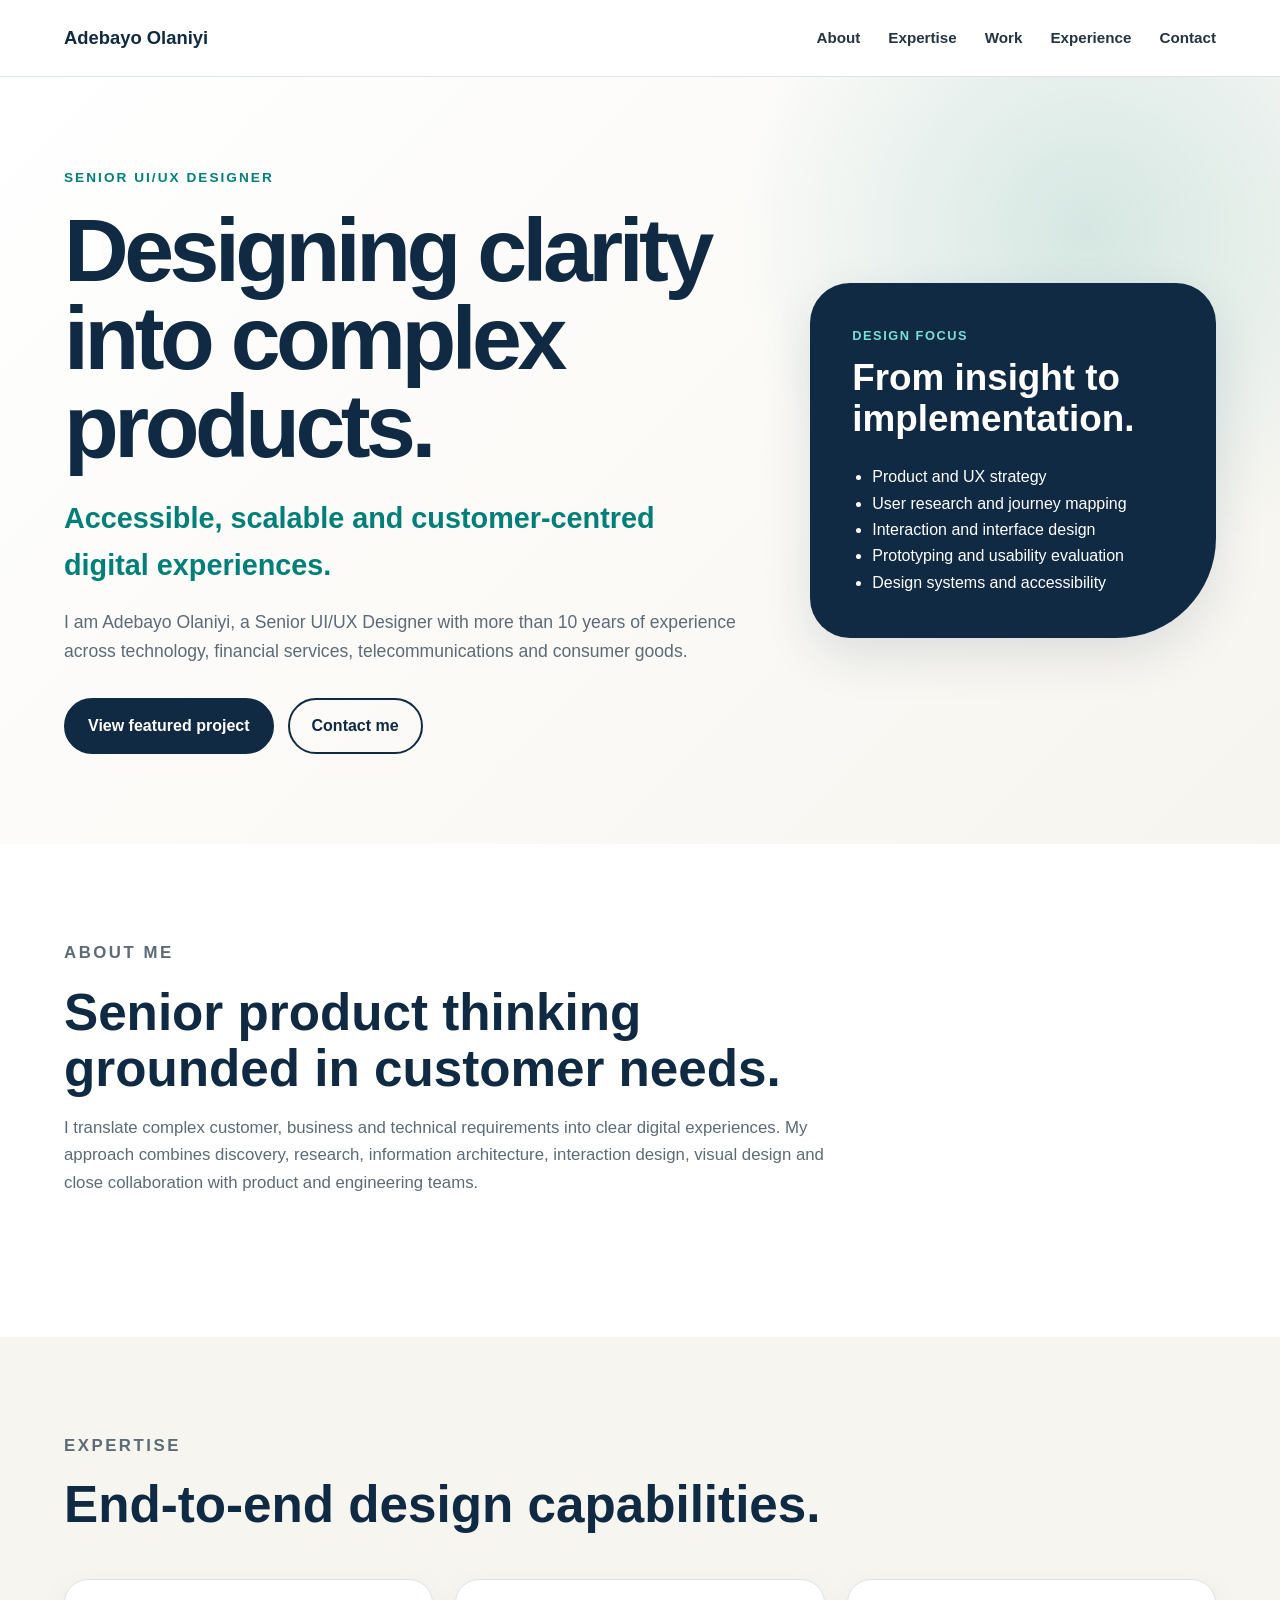
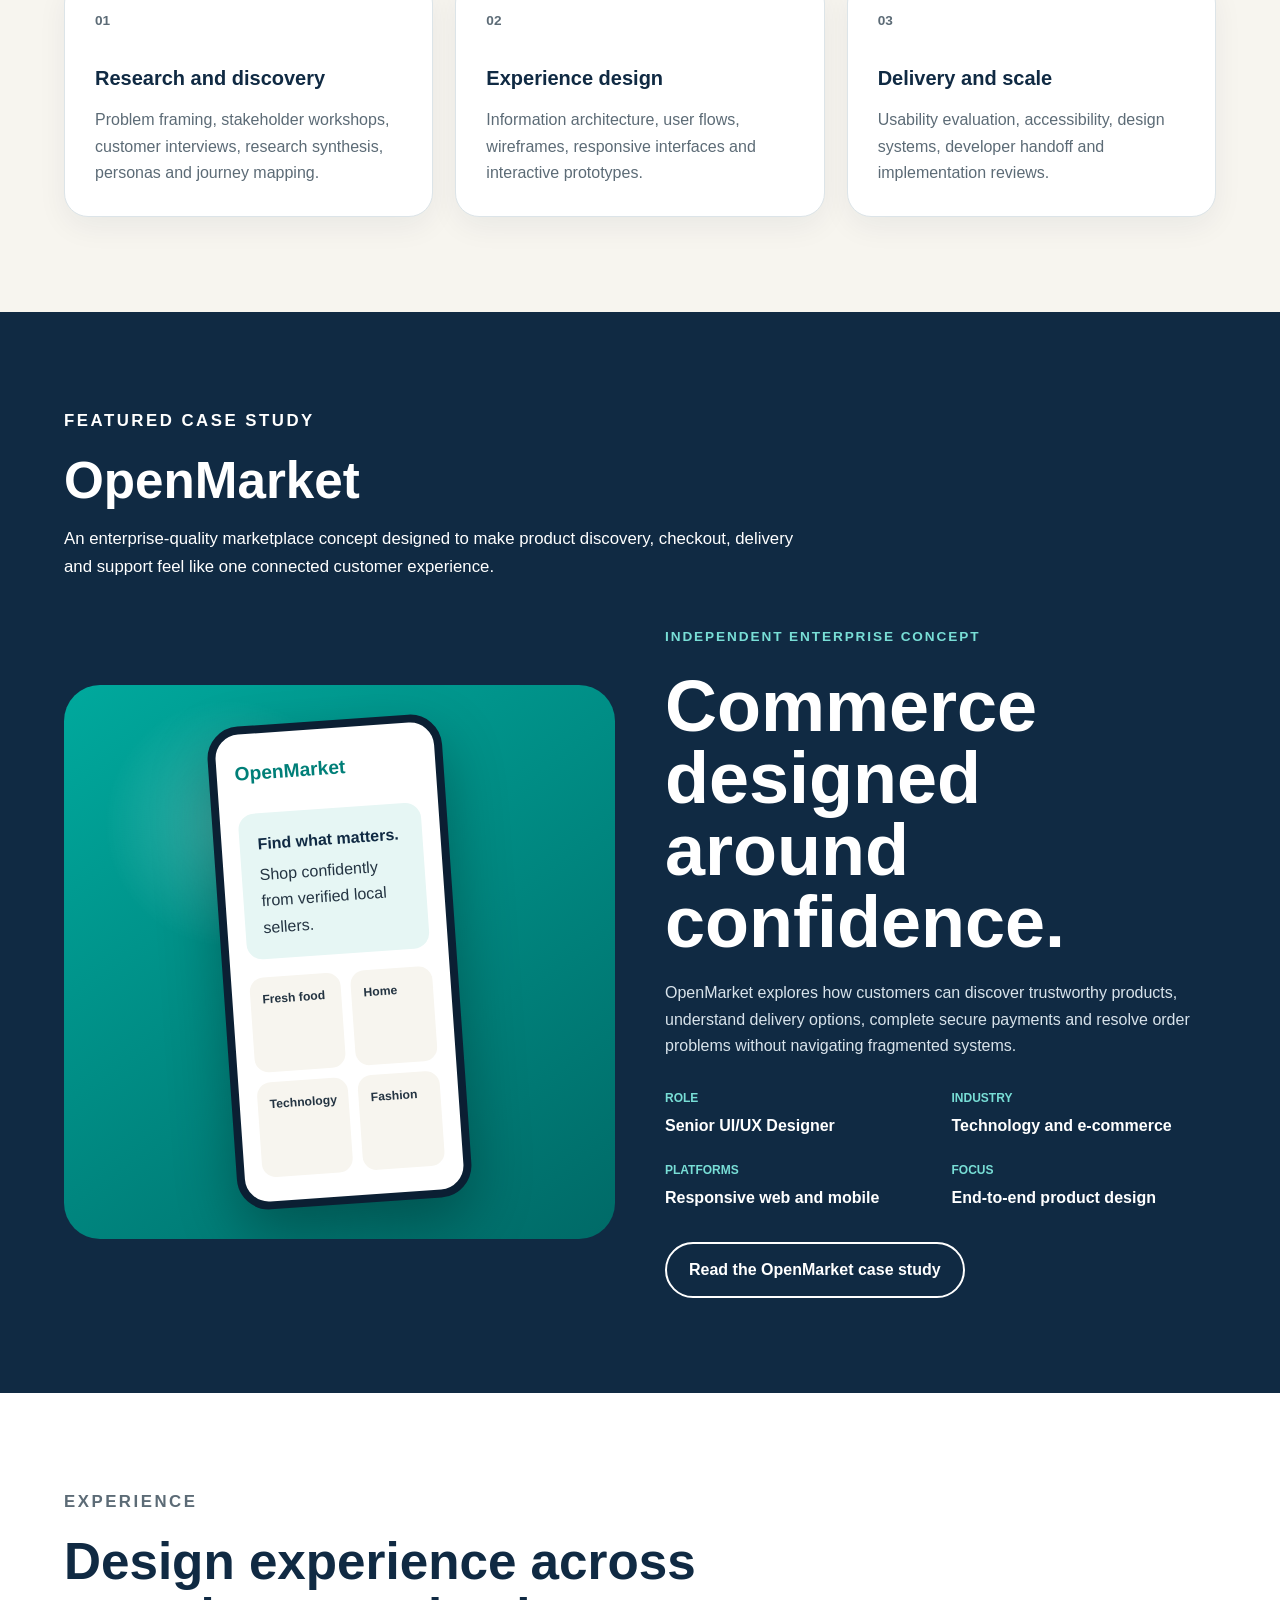
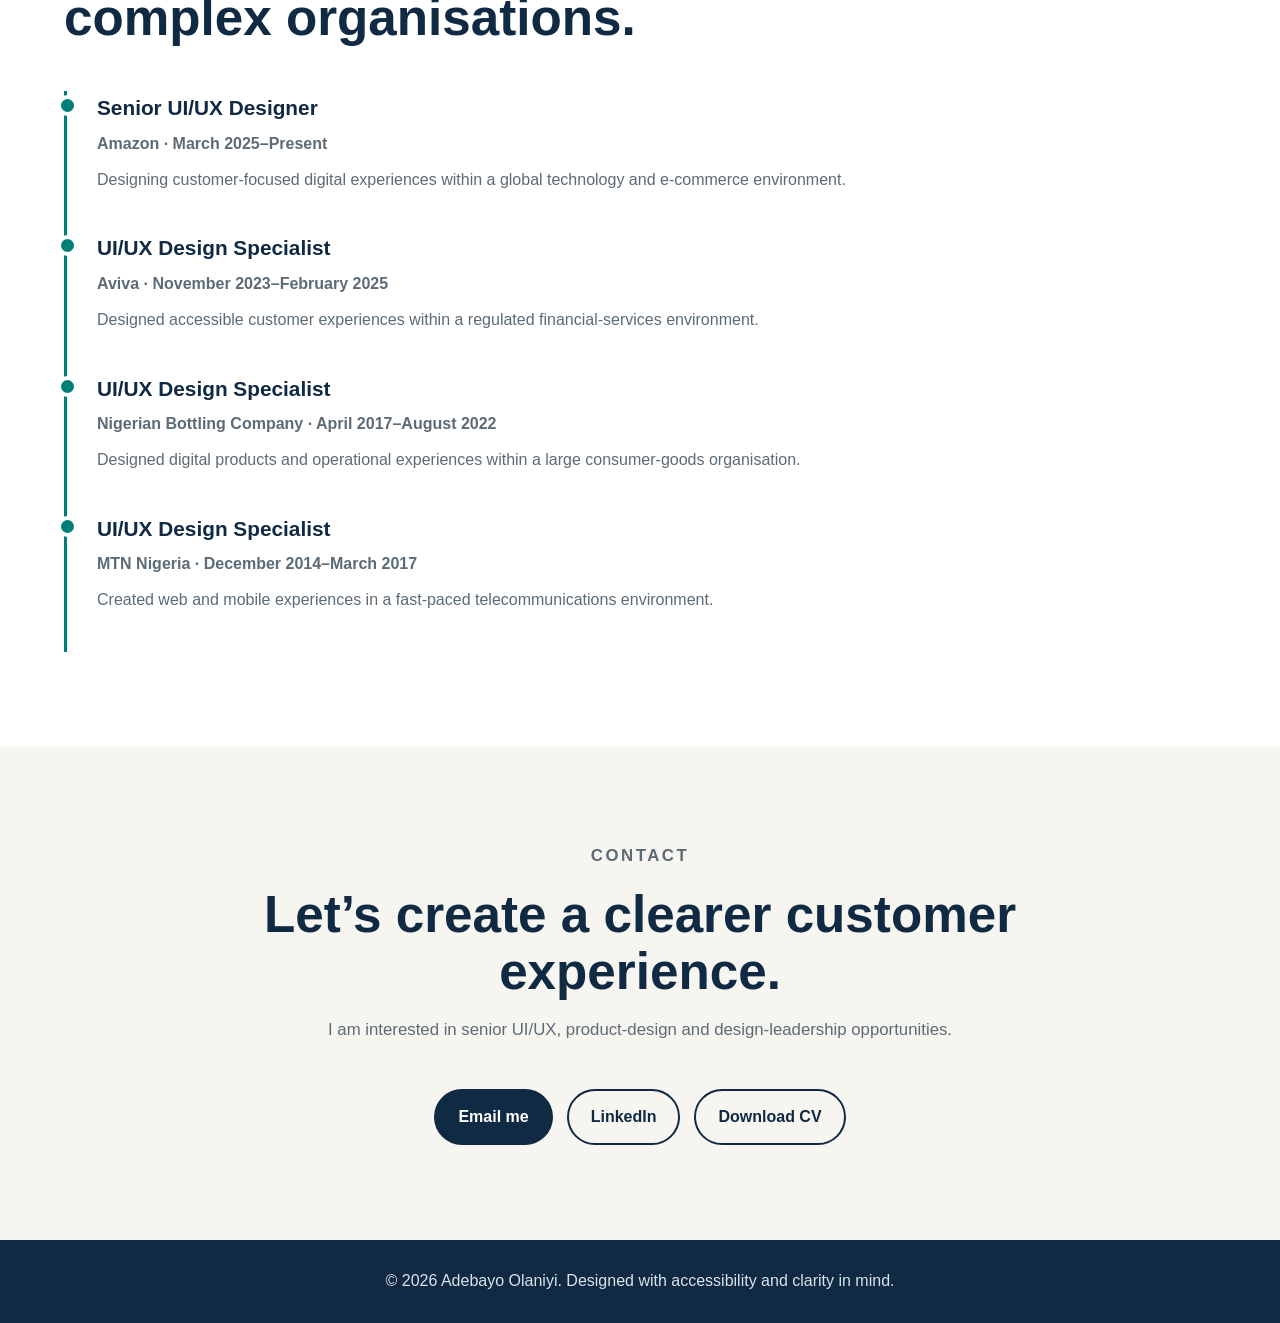
==== index.html @ 837519cd "Create index.html" ====
<!DOCTYPE html>
<html lang="en">
<head>
  <meta charset="UTF-8">
  <meta name="viewport" content="width=device-width, initial-scale=1.0">

  <meta
    name="description"
    content="Portfolio of Adebayo Olaniyi, a Senior UI/UX Designer specialising in accessible and customer-centred digital products."
  >

  <title>Adebayo Olaniyi | Senior UI/UX Designer</title>

  <style>
    :root {
      --navy: #102a43;
      --teal: #007f78;
      --orange: #f28c28;
      --cream: #f7f5ef;
      --white: #ffffff;
      --text: #243442;
      --muted: #5c6b76;
      --border: #dce4e8;
      --shadow: 0 18px 50px rgba(16, 42, 67, 0.12);
      --radius: 24px;
      --max-width: 1180px;
    }

    * {
      box-sizing: border-box;
      margin: 0;
      padding: 0;
    }

    html {
      scroll-behavior: smooth;
    }

    body {
      background: var(--white);
      color: var(--text);
      font-family: Arial, Helvetica, sans-serif;
      line-height: 1.65;
    }

    a {
      color: inherit;
    }

    .skip-link {
      position: absolute;
      left: -9999px;
      top: 10px;
      background: var(--navy);
      color: var(--white);
      padding: 12px 18px;
      z-index: 1000;
    }

    .skip-link:focus {
      left: 10px;
    }

    .container {
      width: min(90%, var(--max-width));
      margin: 0 auto;
    }

    header {
      position: sticky;
      top: 0;
      z-index: 100;
      background: rgba(255, 255, 255, 0.96);
      border-bottom: 1px solid var(--border);
      backdrop-filter: blur(12px);
    }

    nav {
      min-height: 76px;
      display: flex;
      align-items: center;
      justify-content: space-between;
      gap: 30px;
    }

    .logo {
      color: var(--navy);
      font-size: 1.15rem;
      font-weight: 800;
      text-decoration: none;
    }

    .nav-links {
      display: flex;
      align-items: center;
      gap: 28px;
      list-style: none;
    }

    .nav-links a {
      color: var(--text);
      font-size: 0.95rem;
      font-weight: 700;
      text-decoration: none;
    }

    .nav-links a:hover,
    .nav-links a:focus {
      color: var(--teal);
    }

    .hero {
      min-height: 78vh;
      display: flex;
      align-items: center;
      background:
        radial-gradient(circle at 85% 20%, rgba(0, 127, 120, 0.15), transparent 28%),
        linear-gradient(135deg, #ffffff 0%, var(--cream) 100%);
      padding: 90px 0;
    }

    .hero-grid {
      display: grid;
      grid-template-columns: 1.25fr 0.75fr;
      align-items: center;
      gap: 70px;
    }

    .eyebrow {
      color: var(--teal);
      font-size: 0.85rem;
      font-weight: 800;
      letter-spacing: 0.15em;
      text-transform: uppercase;
      margin-bottom: 18px;
    }

    h1 {
      color: var(--navy);
      font-size: clamp(2.8rem, 7vw, 5.7rem);
      line-height: 0.98;
      letter-spacing: -0.05em;
      max-width: 850px;
    }

    .hero h2 {
      color: var(--teal);
      font-size: clamp(1.2rem, 3vw, 1.8rem);
      margin: 24px 0 18px;
    }

    .hero-copy {
      color: var(--muted);
      font-size: 1.1rem;
      max-width: 680px;
    }

    .actions {
      display: flex;
      flex-wrap: wrap;
      gap: 14px;
      margin-top: 32px;
    }

    .button {
      display: inline-block;
      border: 2px solid var(--navy);
      border-radius: 999px;
      padding: 13px 22px;
      font-weight: 800;
      text-decoration: none;
      transition: 0.2s ease;
    }

    .button-primary {
      background: var(--navy);
      color: var(--white);
    }

    .button-secondary {
      background: transparent;
      color: var(--navy);
    }

    .button:hover,
    .button:focus {
      background: var(--teal);
      border-color: var(--teal);
      color: var(--white);
      transform: translateY(-2px);
    }

    .hero-card {
      background: var(--navy);
      color: var(--white);
      border-radius: 40px 40px 100px 40px;
      padding: 42px;
      box-shadow: var(--shadow);
    }

    .hero-card span {
      color: #78ded6;
      display: block;
      font-size: 0.8rem;
      font-weight: 800;
      letter-spacing: 0.12em;
      text-transform: uppercase;
      margin-bottom: 12px;
    }

    .hero-card strong {
      display: block;
      font-size: 2.3rem;
      line-height: 1.1;
      margin-bottom: 25px;
    }

    .hero-card ul {
      padding-left: 20px;
    }

    section {
      padding: 95px 0;
    }

    .section-heading {
      max-width: 760px;
      margin-bottom: 45px;
    }

    .section-heading h2 {
      color: var(--navy);
      font-size: clamp(2rem, 5vw, 3.2rem);
      line-height: 1.1;
      margin-bottom: 16px;
    }

    .section-heading p {
      color: var(--muted);
      font-size: 1.05rem;
    }

    .expertise {
      background: var(--cream);
    }

    .card-grid {
      display: grid;
      grid-template-columns: repeat(3, 1fr);
      gap: 22px;
    }

    .card {
      background: var(--white);
      border: 1px solid var(--border);
      border-radius: var(--radius);
      padding: 30px;
      box-shadow: 0 10px 30px rgba(16, 42, 67, 0.06);
    }

    .card-number {
      color: var(--orange);
      font-size: 0.85rem;
      font-weight: 800;
      margin-bottom: 30px;
    }

    .card h3 {
      color: var(--navy);
      font-size: 1.25rem;
      margin-bottom: 12px;
    }

    .card p {
      color: var(--muted);
    }

    .project {
      background: var(--navy);
      color: var(--white);
    }

    .project .section-heading h2,
    .project .section-heading p {
      color: var(--white);
    }

    .project-shell {
      display: grid;
      grid-template-columns: 1fr 1fr;
      gap: 50px;
      align-items: center;
    }

    .project-visual {
      min-height: 480px;
      display: grid;
      place-items: center;
      position: relative;
      overflow: hidden;
      background:
        radial-gradient(circle at 30% 25%, rgba(255,255,255,.22), transparent 22%),
        linear-gradient(145deg, #00a99d, #006a67);
      border-radius: 36px;
      padding: 35px;
    }

    .phone {
      width: 235px;
      min-height: 420px;
      background: var(--white);
      color: var(--text);
      border: 8px solid #0b1f33;
      border-radius: 32px;
      padding: 24px 18px;
      box-shadow: 0 24px 60px rgba(0, 0, 0, 0.3);
      transform: rotate(-4deg);
    }

    .phone-brand {
      color: var(--teal);
      font-size: 1.2rem;
      font-weight: 900;
      margin-bottom: 24px;
    }

    .phone-banner {
      background: #e6f6f4;
      border-radius: 16px;
      padding: 18px;
      margin-bottom: 18px;
    }

    .phone-banner strong {
      color: var(--navy);
      display: block;
      margin-bottom: 5px;
    }

    .phone-products {
      display: grid;
      grid-template-columns: 1fr 1fr;
      gap: 10px;
    }

    .product {
      min-height: 95px;
      background: var(--cream);
      border-radius: 14px;
      padding: 12px;
      font-size: 0.76rem;
      font-weight: 700;
    }

    .project-content .label {
      color: #78ded6;
      font-size: 0.85rem;
      font-weight: 800;
      letter-spacing: 0.14em;
      text-transform: uppercase;
    }

    .project-content h3 {
      font-size: clamp(2.5rem, 6vw, 4.5rem);
      line-height: 1;
      margin: 14px 0 22px;
    }

    .project-content p {
      color: #d8e3eb;
      margin-bottom: 22px;
    }

    .project-details {
      display: grid;
      grid-template-columns: 1fr 1fr;
      gap: 22px;
      margin: 30px 0;
    }

    .project-details span {
      color: #78ded6;
      display: block;
      font-size: 0.75rem;
      font-weight: 800;
      text-transform: uppercase;
    }

    .project-details strong {
      display: block;
      margin-top: 4px;
    }

    .project .button {
      border-color: var(--white);
      color: var(--white);
    }

    .timeline {
      max-width: 880px;
    }

    .job {
      border-left: 3px solid var(--teal);
      padding: 0 0 38px 30px;
      position: relative;
    }

    .job::before {
      content: "";
      width: 13px;
      height: 13px;
      background: var(--teal);
      border: 4px solid var(--white);
      border-radius: 50%;
      position: absolute;
      left: -10px;
      top: 4px;
    }

    .job h3 {
      color: var(--navy);
      font-size: 1.3rem;
    }

    .job-meta {
      color: var(--teal);
      font-weight: 800;
      margin: 5px 0 10px;
    }

    .job p {
      color: var(--muted);
    }

    .contact {
      background: var(--cream);
      text-align: center;
    }

    .contact .section-heading {
      margin-left: auto;
      margin-right: auto;
    }

    footer {
      background: var(--navy);
      color: #d8e3eb;
      padding: 28px 0;
      text-align: center;
    }

    :focus-visible {
      outline: 3px solid var(--orange);
      outline-offset: 4px;
    }

    @media (max-width: 820px) {
      .nav-links {
        display: none;
      }

      .hero-grid,
      .project-shell,
      .card-grid {
        grid-template-columns: 1fr;
      }

      .hero {
        min-height: auto;
        padding: 70px 0;
      }

      .hero-card {
        border-radius: 30px;
      }

      .project-visual {
        min-height: 400px;
      }

      section {
        padding: 70px 0;
      }
    }

    @media (max-width: 520px) {
      h1 {
        font-size: 3rem;
      }

      .project-details {
        grid-template-columns: 1fr;
      }

      .button {
        width: 100%;
        text-align: center;
      }
    }
  </style>
</head>

<body>
  <a class="skip-link" href="#main-content">Skip to main content</a>

  <header>
    <nav class="container" aria-label="Main navigation">
      <a class="logo" href="#home">Adebayo Olaniyi</a>

      <ul class="nav-links">
        <li><a href="#about">About</a></li>
        <li><a href="#expertise">Expertise</a></li>
        <li><a href="#work">Work</a></li>
        <li><a href="#experience">Experience</a></li>
        <li><a href="#contact">Contact</a></li>
      </ul>
    </nav>
  </header>

  <main id="main-content">
    <section class="hero" id="home">
      <div class="container hero-grid">
        <div>
          <p class="eyebrow">Senior UI/UX Designer</p>

          <h1>Designing clarity into complex products.</h1>

          <h2>Accessible, scalable and customer-centred digital experiences.</h2>

          <p class="hero-copy">
            I am Adebayo Olaniyi, a Senior UI/UX Designer with more than
            10 years of experience across technology, financial services,
            telecommunications and consumer goods.
          </p>

          <div class="actions">
            <a class="button button-primary" href="#work">
              View featured project
            </a>

            <a class="button button-secondary" href="#contact">
              Contact me
            </a>
          </div>
        </div>

        <aside class="hero-card" aria-label="Design specialisms">
          <span>Design focus</span>
          <strong>From insight to implementation.</strong>

          <ul>
            <li>Product and UX strategy</li>
            <li>User research and journey mapping</li>
            <li>Interaction and interface design</li>
            <li>Prototyping and usability evaluation</li>
            <li>Design systems and accessibility</li>
          </ul>
        </aside>
      </div>
    </section>

    <section id="about">
      <div class="container">
        <div class="section-heading">
          <p class="eyebrow">About me</p>
          <h2>Senior product thinking grounded in customer needs.</h2>

          <p>
            I translate complex customer, business and technical requirements
            into clear digital experiences. My approach combines discovery,
            research, information architecture, interaction design, visual
            design and close collaboration with product and engineering teams.
          </p>
        </div>
      </div>
    </section>

    <section class="expertise" id="expertise">
      <div class="container">
        <div class="section-heading">
          <p class="eyebrow">Expertise</p>
          <h2>End-to-end design capabilities.</h2>
        </div>

        <div class="card-grid">
          <article class="card">
            <p class="card-number">01</p>
            <h3>Research and discovery</h3>
            <p>
              Problem framing, stakeholder workshops, customer interviews,
              research synthesis, personas and journey mapping.
            </p>
          </article>

          <article class="card">
            <p class="card-number">02</p>
            <h3>Experience design</h3>
            <p>
              Information architecture, user flows, wireframes, responsive
              interfaces and interactive prototypes.
            </p>
          </article>

          <article class="card">
            <p class="card-number">03</p>
            <h3>Delivery and scale</h3>
            <p>
              Usability evaluation, accessibility, design systems, developer
              handoff and implementation reviews.
            </p>
          </article>
        </div>
      </div>
    </section>

    <section class="project" id="work">
      <div class="container">
        <div class="section-heading">
          <p class="eyebrow">Featured case study</p>
          <h2>OpenMarket</h2>
          <p>
            An enterprise-quality marketplace concept designed to make product
            discovery, checkout, delivery and support feel like one connected
            customer experience.
          </p>
        </div>

        <div class="project-shell">
          <div class="project-visual" aria-label="OpenMarket interface preview">
            <div class="phone">
              <div class="phone-brand">OpenMarket</div>

              <div class="phone-banner">
                <strong>Find what matters.</strong>
                Shop confidently from verified local sellers.
              </div>

              <div class="phone-products">
                <div class="product">Fresh food</div>
                <div class="product">Home</div>
                <div class="product">Technology</div>
                <div class="product">Fashion</div>
              </div>
            </div>
          </div>

          <div class="project-content">
            <p class="label">Independent enterprise concept</p>
            <h3>Commerce designed around confidence.</h3>

            <p>
              OpenMarket explores how customers can discover trustworthy
              products, understand delivery options, complete secure payments
              and resolve order problems without navigating fragmented systems.
            </p>

            <div class="project-details">
              <div>
                <span>Role</span>
                <strong>Senior UI/UX Designer</strong>
              </div>

              <div>
                <span>Industry</span>
                <strong>Technology and e-commerce</strong>
              </div>

              <div>
                <span>Platforms</span>
                <strong>Responsive web and mobile</strong>
              </div>

              <div>
                <span>Focus</span>
                <strong>End-to-end product design</strong>
              </div>
            </div>

            <a class="button" href="openmarket.html">
              Read the OpenMarket case study
            </a>
          </div>
        </div>
      </div>
    </section>

    <section id="experience">
      <div class="container">
        <div class="section-heading">
          <p class="eyebrow">Experience</p>
          <h2>Design experience across complex organisations.</h2>
        </div>

        <div class="timeline">
          <article class="job">
            <h3>Senior UI/UX Designer</h3>
            <p class="job-meta">Amazon · March 2025–Present</p>
            <p>
              Designing customer-focused digital experiences within a global
              technology and e-commerce environment.
            </p>
          </article>

          <article class="job">
            <h3>UI/UX Design Specialist</h3>
            <p class="job-meta">Aviva · November 2023–February 2025</p>
            <p>
              Designed accessible customer experiences within a regulated
              financial-services environment.
            </p>
          </article>

          <article class="job">
            <h3>UI/UX Design Specialist</h3>
            <p class="job-meta">
              Nigerian Bottling Company · April 2017–August 2022
            </p>
            <p>
              Designed digital products and operational experiences within a
              large consumer-goods organisation.
            </p>
          </article>

          <article class="job">
            <h3>UI/UX Design Specialist</h3>
            <p class="job-meta">MTN Nigeria · December 2014–March 2017</p>
            <p>
              Created web and mobile experiences in a fast-paced
              telecommunications environment.
            </p>
          </article>
        </div>
      </div>
    </section>

    <section class="contact" id="contact">
      <div class="container">
        <div class="section-heading">
          <p class="eyebrow">Contact</p>
          <h2>Let’s create a clearer customer experience.</h2>

          <p>
            I am interested in senior UI/UX, product-design and design-leadership
            opportunities.
          </p>
        </div>

        <div class="actions" style="justify-content: center;">
          <a class="button button-primary" href="mailto:your-email@example.com">
            Email me
          </a>

          <a
            class="button button-secondary"
            href="https://www.linkedin.com/in/your-linkedin-name/"
            target="_blank"
            rel="noopener"
          >
            LinkedIn
          </a>

          <a
            class="button button-secondary"
            href="assets/documents/adebayo-olaniyi-cv.pdf"
            target="_blank"
          >
            Download CV
          </a>
        </div>
      </div>
    </section>
  </main>

  <footer>
    <div class="container">
      <p>
        © 2026 Adebayo Olaniyi. Designed with accessibility and clarity in mind.
      </p>
    </div>
  </footer>
</body>
</html>
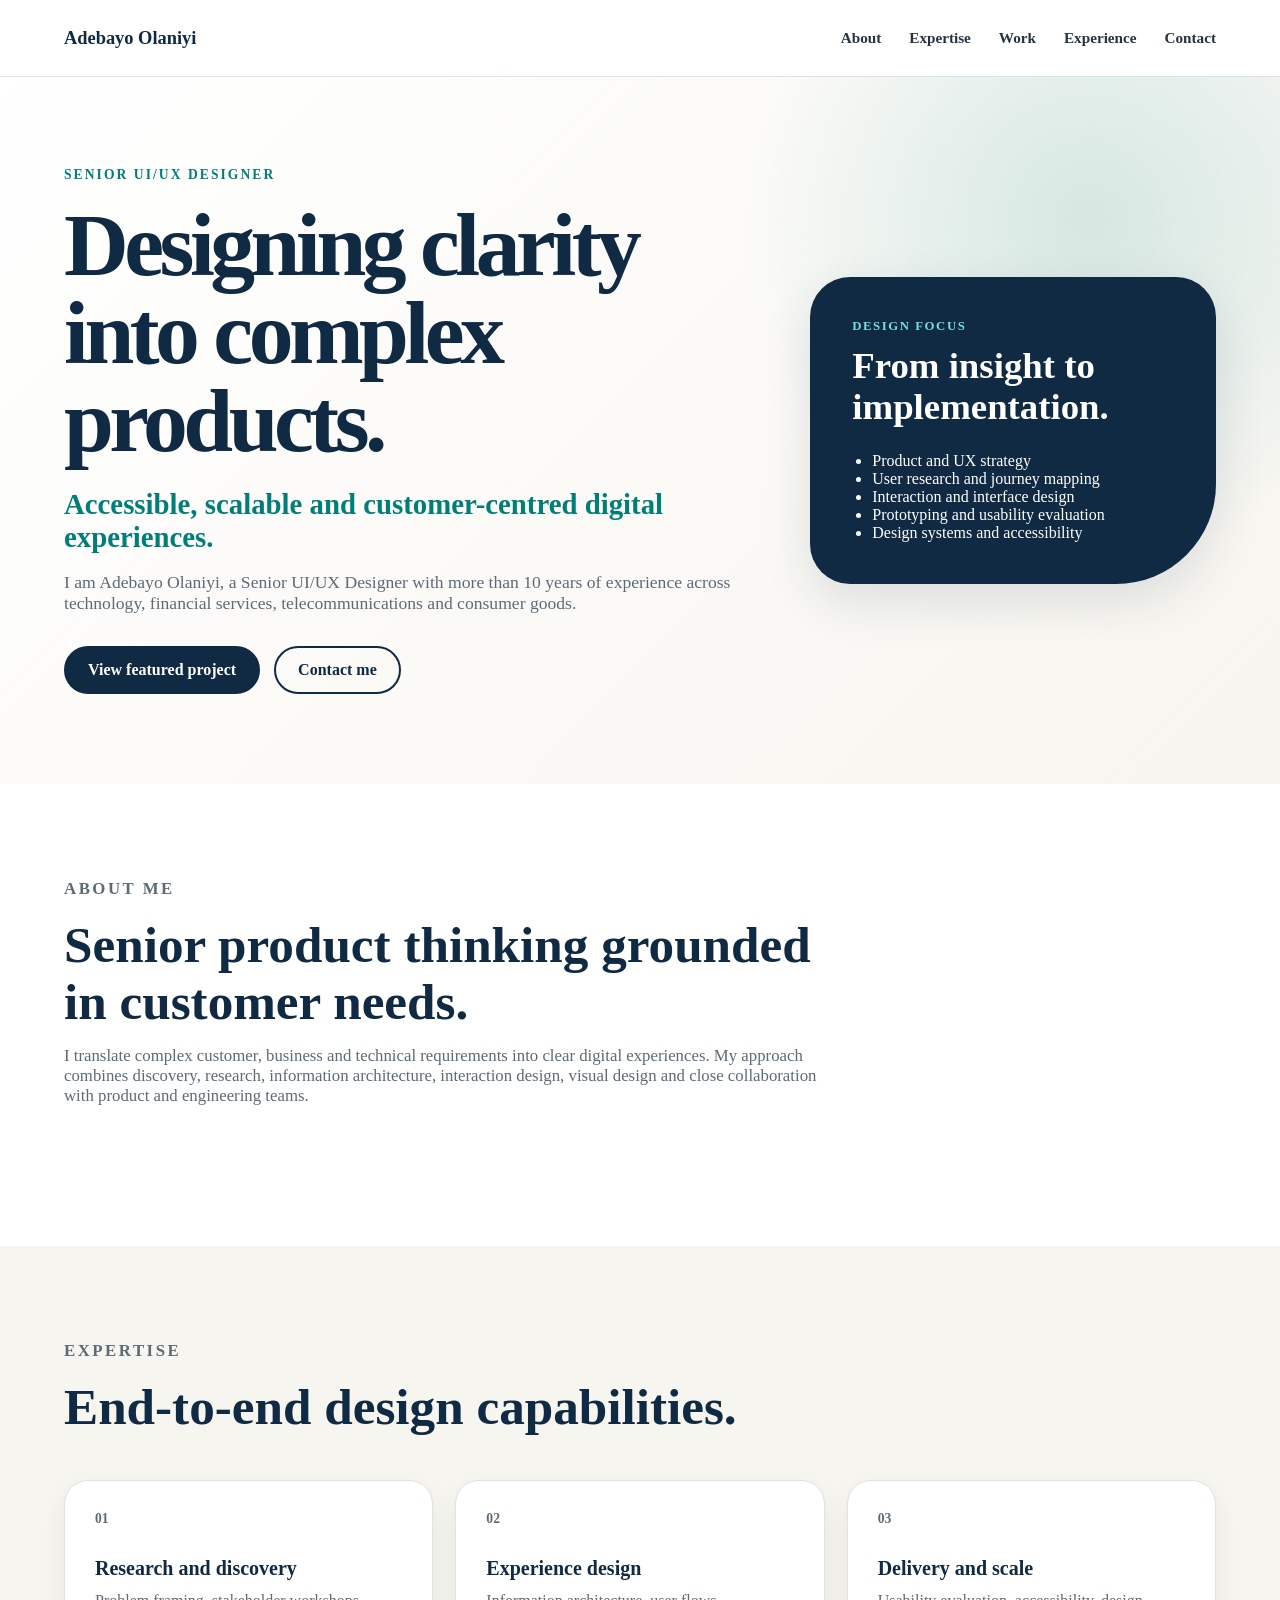
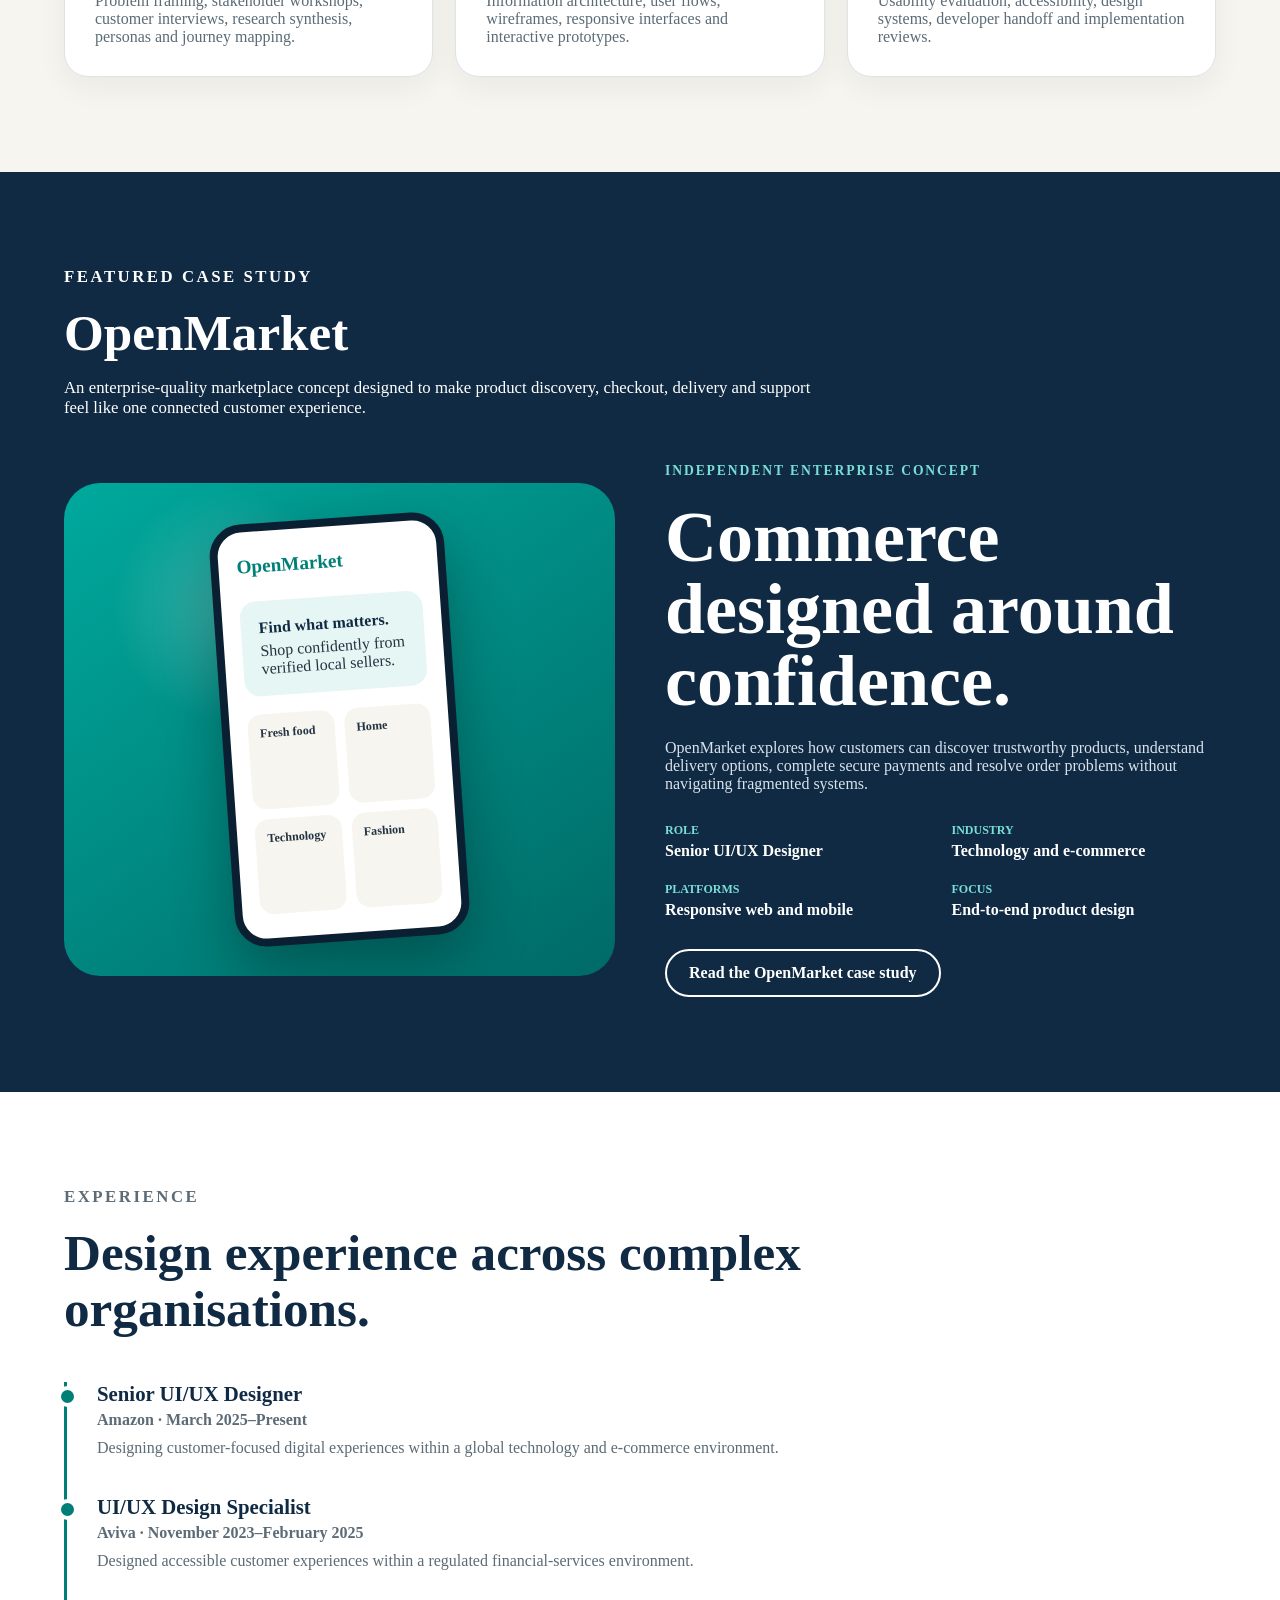
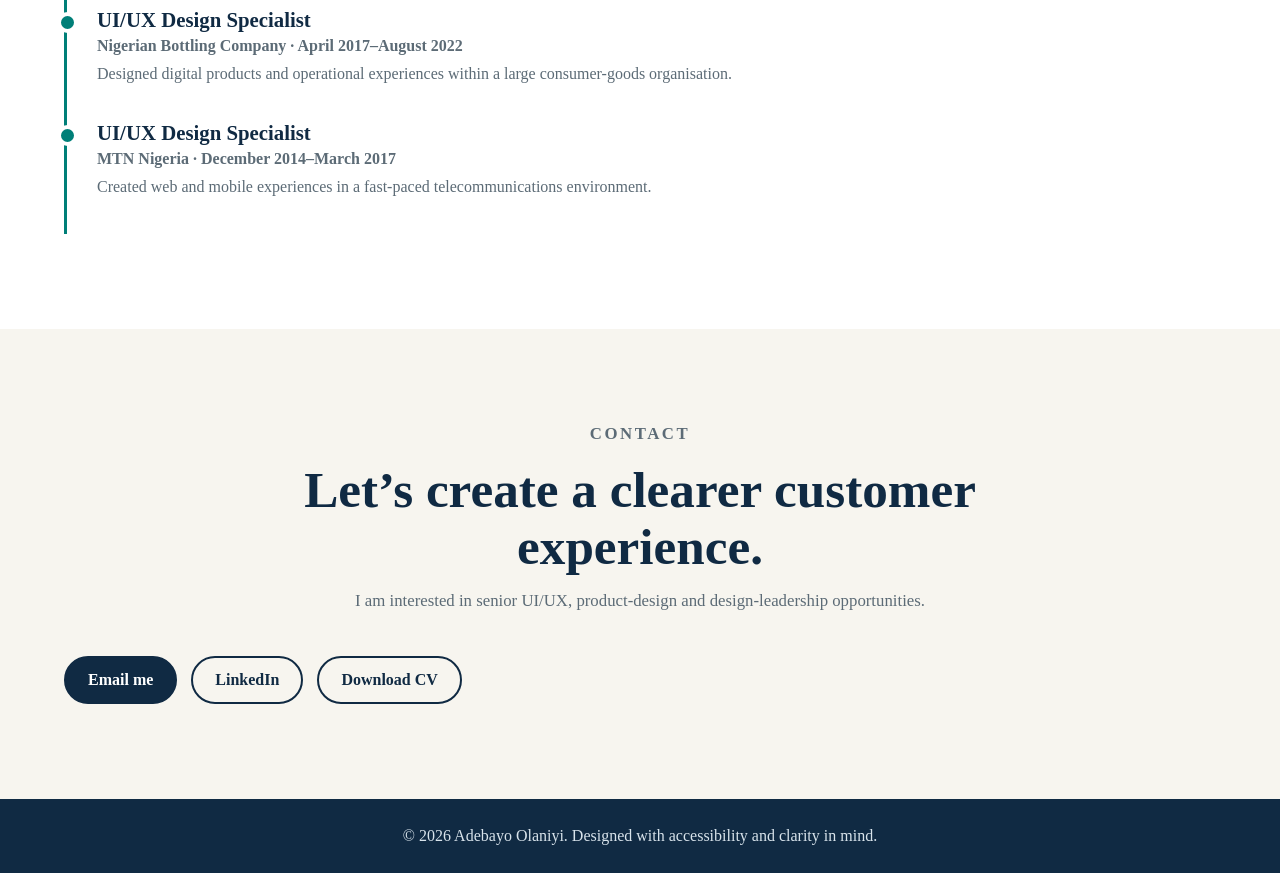
==== commit 814937a2: "Connect homepage to style file" ====
--- a/index.html
+++ b/index.html
@@ -36,7 +36,7 @@
       scroll-behavior: smooth;
     }
 
-    body {
+    <body class="portfolio-page">
       background: var(--white);
       color: var(--text);
       font-family: Arial, Helvetica, sans-serif;
@@ -746,14 +746,16 @@
           </p>
         </div>
 
-        <div class="actions" style="justify-content: center;">
-          <a class="button button-primary" href="mailto:your-email@example.com">
+        <div class="actions" 
+          style
+          <link rel="stylesheet" href="style.css">
+          <a class="button button-primary" href="mailto:folawilliamson11@gmail.com">
             Email me
           </a>
 
           <a
             class="button button-secondary"
-            href="https://www.linkedin.com/in/your-linkedin-name/"
+            href="https://www.linkedin.com/in/adebayo-olaniyi-2b4b16436"
             target="_blank"
             rel="noopener"
           >
--- a/style.css
+++ b/style.css
@@ -0,0 +1,957 @@
+/* =====================================================
+   ADEBAYO OLANIYI PORTFOLIO
+   Shared styles for index.html and openmarket.html
+   ===================================================== */
+
+:root {
+  --navy: #102a43;
+  --navy-light: #174a5c;
+  --teal: #007f78;
+  --teal-dark: #075764;
+  --teal-light: #dff5f2;
+  --orange: #f28c28;
+  --cream: #f7f5ef;
+  --white: #ffffff;
+  --text: #243442;
+  --muted: #5c6b76;
+  --border: #dce4e8;
+  --shadow: 0 20px 55px rgba(16, 42, 67, 0.13);
+  --small-shadow: 0 10px 30px rgba(16, 42, 67, 0.07);
+  --radius: 24px;
+  --max-width: 1160px;
+}
+
+/* General reset */
+
+* {
+  box-sizing: border-box;
+  margin: 0;
+  padding: 0;
+}
+
+html {
+  scroll-behavior: smooth;
+}
+
+body {
+  background: var(--white);
+  color: var(--text);
+  font-family: Arial, Helvetica, sans-serif;
+  line-height: 1.7;
+}
+
+img {
+  display: block;
+  max-width: 100%;
+}
+
+a {
+  color: inherit;
+}
+
+button,
+a {
+  -webkit-tap-highlight-color: transparent;
+}
+
+.container {
+  width: min(90%, var(--max-width));
+  margin-inline: auto;
+}
+
+.skip-link {
+  position: absolute;
+  top: 10px;
+  left: -9999px;
+  z-index: 1000;
+  background: var(--navy);
+  color: var(--white);
+  padding: 12px 18px;
+}
+
+.skip-link:focus {
+  left: 10px;
+}
+
+:focus-visible {
+  outline: 3px solid var(--orange);
+  outline-offset: 4px;
+}
+
+/* Navigation */
+
+header {
+  position: sticky;
+  top: 0;
+  z-index: 100;
+  background: rgba(255, 255, 255, 0.96);
+  border-bottom: 1px solid var(--border);
+  backdrop-filter: blur(12px);
+}
+
+nav {
+  min-height: 76px;
+  display: flex;
+  align-items: center;
+  justify-content: space-between;
+  gap: 30px;
+}
+
+.logo {
+  color: var(--navy);
+  font-size: 1.1rem;
+  font-weight: 800;
+  text-decoration: none;
+}
+
+.nav-links {
+  display: flex;
+  align-items: center;
+  gap: 26px;
+  list-style: none;
+}
+
+.nav-links a {
+  color: var(--text);
+  font-size: 0.94rem;
+  font-weight: 700;
+  text-decoration: none;
+  transition: color 0.2s ease;
+}
+
+.nav-links a:hover,
+.nav-links a:focus {
+  color: var(--teal);
+}
+
+/* Typography */
+
+.eyebrow {
+  color: var(--teal);
+  font-size: 0.82rem;
+  font-weight: 800;
+  letter-spacing: 0.15em;
+  margin-bottom: 18px;
+  text-transform: uppercase;
+}
+
+h1,
+h2,
+h3 {
+  line-height: 1.15;
+}
+
+h1 {
+  color: var(--navy);
+  font-size: clamp(3rem, 8vw, 6rem);
+  letter-spacing: -0.055em;
+}
+
+section {
+  padding: 90px 0;
+}
+
+.section-heading {
+  max-width: 780px;
+  margin-bottom: 45px;
+}
+
+.section-heading h2 {
+  color: var(--navy);
+  font-size: clamp(2.1rem, 5vw, 3.5rem);
+  letter-spacing: -0.035em;
+  margin-bottom: 18px;
+}
+
+.section-heading p {
+  color: var(--muted);
+  font-size: 1.05rem;
+}
+
+/* Buttons */
+
+.actions {
+  display: flex;
+  flex-wrap: wrap;
+  gap: 14px;
+  margin-top: 30px;
+}
+
+.button {
+  display: inline-block;
+  border: 2px solid var(--navy);
+  border-radius: 999px;
+  padding: 13px 22px;
+  font-weight: 800;
+  text-align: center;
+  text-decoration: none;
+  transition:
+    background 0.2s ease,
+    border-color 0.2s ease,
+    color 0.2s ease,
+    transform 0.2s ease;
+}
+
+.button-primary {
+  background: var(--navy);
+  color: var(--white);
+}
+
+.button-secondary {
+  background: transparent;
+  color: var(--navy);
+}
+
+.button:hover,
+.button:focus {
+  background: var(--teal);
+  border-color: var(--teal);
+  color: var(--white);
+  transform: translateY(-2px);
+}
+
+/* =====================================================
+   PORTFOLIO HOMEPAGE
+   ===================================================== */
+
+.portfolio-page .hero {
+  min-height: 78vh;
+  display: flex;
+  align-items: center;
+  background:
+    radial-gradient(
+      circle at 85% 20%,
+      rgba(0, 127, 120, 0.16),
+      transparent 28%
+    ),
+    linear-gradient(135deg, #ffffff 0%, var(--cream) 100%);
+  padding: 100px 0;
+}
+
+.hero-grid {
+  display: grid;
+  grid-template-columns: 1.25fr 0.75fr;
+  align-items: center;
+  gap: 70px;
+}
+
+.portfolio-page .hero h2 {
+  color: var(--teal);
+  font-size: clamp(1.2rem, 3vw, 1.8rem);
+  margin: 24px 0 18px;
+}
+
+.hero-copy {
+  color: var(--muted);
+  font-size: 1.1rem;
+  max-width: 680px;
+}
+
+.hero-card {
+  background: var(--navy);
+  color: var(--white);
+  border-radius: 40px 40px 100px 40px;
+  padding: 42px;
+  box-shadow: var(--shadow);
+}
+
+.hero-card span {
+  color: #78ded6;
+  display: block;
+  font-size: 0.8rem;
+  font-weight: 800;
+  letter-spacing: 0.12em;
+  margin-bottom: 12px;
+  text-transform: uppercase;
+}
+
+.hero-card strong {
+  display: block;
+  font-size: 2.3rem;
+  line-height: 1.1;
+  margin-bottom: 25px;
+}
+
+.hero-card ul {
+  padding-left: 20px;
+}
+
+/* Expertise */
+
+.expertise {
+  background: var(--cream);
+}
+
+.card-grid,
+.cards {
+  display: grid;
+  grid-template-columns: repeat(3, 1fr);
+  gap: 22px;
+}
+
+.card {
+  background: var(--white);
+  border: 1px solid var(--border);
+  border-radius: var(--radius);
+  padding: 30px;
+  box-shadow: var(--small-shadow);
+}
+
+.card-number {
+  color: var(--orange);
+  font-size: 0.85rem;
+  font-weight: 800;
+  margin-bottom: 28px;
+}
+
+.card h3 {
+  color: var(--navy);
+  font-size: 1.25rem;
+  margin-bottom: 12px;
+}
+
+.card p {
+  color: var(--muted);
+}
+
+/* Featured OpenMarket project */
+
+.project {
+  background: var(--navy);
+  color: var(--white);
+}
+
+.project .section-heading h2,
+.project .section-heading p {
+  color: var(--white);
+}
+
+.project-shell {
+  display: grid;
+  grid-template-columns: 1fr 1fr;
+  gap: 50px;
+  align-items: center;
+}
+
+.project-visual {
+  min-height: 480px;
+  display: grid;
+  place-items: center;
+  position: relative;
+  overflow: hidden;
+  background:
+    radial-gradient(
+      circle at 30% 25%,
+      rgba(255, 255, 255, 0.22),
+      transparent 22%
+    ),
+    linear-gradient(145deg, #00a99d, #006a67);
+  border-radius: 36px;
+  padding: 35px;
+}
+
+/* Phone illustration */
+
+.phone {
+  min-height: 420px;
+  background: var(--white);
+  color: var(--text);
+  border: 7px solid var(--navy);
+  border-radius: 32px;
+  padding: 24px 18px;
+  box-shadow: var(--shadow);
+}
+
+.project-visual .phone {
+  width: 235px;
+  transform: rotate(-4deg);
+}
+
+.phone-brand,
+.phone-top {
+  color: var(--teal);
+  font-size: 1.15rem;
+  font-weight: 900;
+  margin-bottom: 22px;
+}
+
+.phone-banner {
+  background: var(--teal-light);
+  border-radius: 16px;
+  padding: 18px;
+  margin-bottom: 18px;
+}
+
+.phone-banner strong {
+  color: var(--navy);
+  display: block;
+  margin-bottom: 5px;
+}
+
+.phone-products {
+  display: grid;
+  grid-template-columns: 1fr 1fr;
+  gap: 10px;
+}
+
+.product {
+  min-height: 95px;
+  background: var(--cream);
+  border-radius: 14px;
+  padding: 12px;
+  font-size: 0.76rem;
+  font-weight: 700;
+}
+
+/* Experience timeline */
+
+.timeline {
+  max-width: 880px;
+}
+
+.job {
+  position: relative;
+  border-left: 3px solid var(--teal);
+  padding: 0 0 38px 30px;
+}
+
+.job::before {
+  content: "";
+  width: 13px;
+  height: 13px;
+  position: absolute;
+  top: 4px;
+  left: -10px;
+  background: var(--teal);
+  border: 4px solid var(--white);
+  border-radius: 50%;
+}
+
+.job h3 {
+  color: var(--navy);
+  font-size: 1.3rem;
+}
+
+.job-meta {
+  color: var(--teal);
+  font-weight: 800;
+  margin: 5px 0 10px;
+}
+
+.job p {
+  color: var(--muted);
+}
+
+/* Contact section */
+
+.contact,
+.next-step {
+  background: var(--cream);
+  text-align: center;
+}
+
+.contact .section-heading,
+.next-step .section-heading {
+  margin-right: auto;
+  margin-left: auto;
+}
+
+.contact .actions,
+.next-step .actions {
+  justify-content: center;
+}
+
+/* =====================================================
+   OPENMARKET CASE STUDY
+   ===================================================== */
+
+.case-study-page .hero {
+  background:
+    radial-gradient(
+      circle at 80% 15%,
+      rgba(0, 127, 120, 0.3),
+      transparent 25%
+    ),
+    linear-gradient(135deg, var(--navy), var(--navy-light));
+  color: var(--white);
+  padding: 110px 0 100px;
+}
+
+.case-study-page .hero .eyebrow {
+  color: #7ce2da;
+}
+
+.case-study-page .hero h1 {
+  color: var(--white);
+  font-size: clamp(3.5rem, 10vw, 7rem);
+}
+
+.hero-intro {
+  color: #d8e7ec;
+  font-size: 1.15rem;
+  max-width: 750px;
+  margin: 28px 0 38px;
+}
+
+.project-meta {
+  display: grid;
+  grid-template-columns: repeat(4, 1fr);
+  gap: 18px;
+  border-top: 1px solid rgba(255, 255, 255, 0.25);
+  padding-top: 30px;
+}
+
+.meta-item span {
+  color: #7ce2da;
+  display: block;
+  font-size: 0.75rem;
+  font-weight: 800;
+  letter-spacing: 0.1em;
+  margin-bottom: 5px;
+  text-transform: uppercase;
+}
+
+.meta-item strong {
+  color: var(--white);
+  font-size: 0.95rem;
+}
+
+.overview-grid,
+.two-column {
+  display: grid;
+  grid-template-columns: 1fr 1fr;
+  gap: 50px;
+  align-items: start;
+}
+
+.content-block h2 {
+  color: var(--navy);
+  font-size: clamp(2rem, 5vw, 2.8rem);
+  line-height: 1.1;
+  margin-bottom: 20px;
+}
+
+.content-block h3 {
+  color: var(--navy);
+  font-size: 1.35rem;
+  margin-bottom: 12px;
+}
+
+.content-block p {
+  color: var(--muted);
+  margin-bottom: 18px;
+}
+
+.highlight {
+  background: var(--cream);
+  border-radius: var(--radius);
+  padding: 35px;
+}
+
+.highlight strong {
+  color: var(--navy);
+  display: block;
+  font-size: 1.25rem;
+  margin-bottom: 12px;
+}
+
+.highlight p {
+  color: var(--muted);
+}
+
+/* Challenge */
+
+.challenge,
+.wireframes,
+.accessibility {
+  background: var(--cream);
+}
+
+.statement {
+  color: var(--navy);
+  font-size: clamp(1.65rem, 4vw, 2.5rem);
+  font-weight: 800;
+  line-height: 1.3;
+  max-width: 950px;
+}
+
+/* Process */
+
+.process {
+  counter-reset: process;
+}
+
+.process-item {
+  counter-increment: process;
+  display: grid;
+  grid-template-columns: 90px 1fr;
+  gap: 25px;
+  padding: 30px 0;
+  border-bottom: 1px solid var(--border);
+}
+
+.process-item::before {
+  content: "0" counter(process);
+  color: var(--teal);
+  font-size: 1.4rem;
+  font-weight: 900;
+}
+
+.process-item h3 {
+  color: var(--navy);
+  font-size: 1.3rem;
+  margin-bottom: 8px;
+}
+
+.process-item p {
+  color: var(--muted);
+}
+
+/* Persona */
+
+.persona {
+  background: var(--navy);
+  color: var(--white);
+}
+
+.persona .section-heading h2,
+.persona .section-heading p {
+  color: var(--white);
+}
+
+.persona .eyebrow {
+  color: #7ce2da;
+}
+
+.persona-card {
+  display: grid;
+  grid-template-columns: 0.65fr 1.35fr;
+  gap: 40px;
+  background: rgba(255, 255, 255, 0.08);
+  border: 1px solid rgba(255, 255, 255, 0.18);
+  border-radius: 30px;
+  padding: 40px;
+}
+
+.avatar {
+  min-height: 280px;
+  display: grid;
+  place-items: center;
+  background: linear-gradient(145deg, var(--teal), #00a99d);
+  border-radius: 24px;
+  font-size: 5rem;
+  font-weight: 900;
+}
+
+.persona-details h3 {
+  color: var(--white);
+  font-size: 2rem;
+  margin-bottom: 6px;
+}
+
+.persona-details .role {
+  color: #7ce2da;
+  font-weight: 800;
+  margin-bottom: 25px;
+}
+
+.persona-details h4 {
+  color: #7ce2da;
+  margin: 20px 0 7px;
+}
+
+.persona-details p,
+.persona-details li {
+  color: #d8e7ec;
+}
+
+.persona-details ul {
+  padding-left: 20px;
+}
+
+/* Journey flow */
+
+.flow {
+  display: grid;
+  grid-template-columns: repeat(6, 1fr);
+  gap: 12px;
+}
+
+.flow-step {
+  min-height: 115px;
+  display: grid;
+  place-items: center;
+  position: relative;
+  background: var(--teal-light);
+  color: var(--navy);
+  border-radius: 18px;
+  padding: 16px;
+  font-size: 0.9rem;
+  font-weight: 800;
+  text-align: center;
+}
+
+.flow-step:not(:last-child)::after {
+  content: "→";
+  position: absolute;
+  right: -14px;
+  z-index: 2;
+  color: var(--teal);
+  font-size: 1.2rem;
+}
+
+/* Wireframes */
+
+.phone-grid {
+  display: grid;
+  grid-template-columns: repeat(4, 1fr);
+  gap: 20px;
+}
+
+/* Design system */
+
+.design-system {
+  background: var(--navy);
+  color: var(--white);
+}
+
+.design-system .section-heading h2,
+.design-system .section-heading p {
+  color: var(--white);
+}
+
+.design-system .eyebrow {
+  color: #7ce2da;
+}
+
+.colour-grid {
+  display: grid;
+  grid-template-columns: repeat(4, 1fr);
+  gap: 18px;
+}
+
+.colour {
+  min-height: 190px;
+  display: flex;
+  flex-direction: column;
+  justify-content: flex-end;
+  border-radius: 22px;
+  padding: 22px;
+  font-weight: 800;
+}
+
+.colour-navy {
+  background: #102a43;
+  border: 1px solid rgba(255, 255, 255, 0.2);
+}
+
+.colour-teal {
+  background: #007f78;
+}
+
+.colour-orange {
+  background: #f28c28;
+  color: var(--navy);
+}
+
+.colour-cream {
+  background: #f7f5ef;
+  color: var(--navy);
+}
+
+/* Proposed solution */
+
+.solution-grid {
+  display: grid;
+  grid-template-columns: repeat(3, 1fr);
+  gap: 22px;
+}
+
+.solution {
+  overflow: hidden;
+  background: var(--white);
+  border: 1px solid var(--border);
+  border-radius: var(--radius);
+  box-shadow: var(--shadow);
+}
+
+.solution-screen {
+  min-height: 300px;
+  display: grid;
+  place-items: center;
+  background:
+    radial-gradient(
+      circle at 70% 20%,
+      rgba(255, 255, 255, 0.25),
+      transparent 20%
+    ),
+    linear-gradient(145deg, #00978e, var(--teal-dark));
+/* Accessibility */
+
+.checklist {
+  display: grid;
+  grid-template-columns: 1fr 1fr;
+  gap: 18px;
+  list-style: none;
+}
+
+.checklist li {
+  background: var(--white);
+  border: 1px solid var(--border);
+  border-radius: 16px;
+  padding: 20px;
+  font-weight: 700;
+}
+
+.checklist li::before {
+  content: "✓";
+  color: var(--teal);
+  font-weight: 900;
+  margin-right: 10px;
+}
+
+/* Outcome */
+
+.outcome-panel {
+  background: linear-gradient(135deg, var(--teal), var(--teal-dark));
+  color: var(--white);
+  border-radius: 32px;
+  padding: 45px;
+}
+
+.outcome-panel h3 {
+  font-size: 2rem;
+  margin-bottom: 18px;
+}
+
+.outcome-panel p {
+  color: #e0f1ef;
+  margin-bottom: 16px;
+}
+
+.disclaimer {
+  background: #edf1f3;
+  border-left: 5px solid var(--orange);
+  padding: 24px;
+  margin-top: 40px;
+}
+
+.disclaimer strong {
+  color: var(--navy);
+  display: block;
+  margin-bottom: 5px;
+}
+
+/* Footer */
+
+footer {
+  background: var(--navy);
+  color: #d8e7ec;
+  padding: 30px 0;
+  text-align: center;
+}
+
+/* Tablet */
+
+@media (max-width: 900px) {
+  .project-meta,
+  .card-grid,
+  .cards,
+  .solution-grid {
+    grid-template-columns: repeat(2, 1fr);
+  }
+
+  .phone-grid {
+    grid-template-columns: repeat(2, 1fr);
+  }
+
+  .flow {
+    grid-template-columns: repeat(3, 1fr);
+  }
+
+  .flow-step::after {
+    display: none;
+  }
+}
+
+/* Mobile */
+
+@media (max-width: 760px) {
+  .nav-links {
+    display: none;
+  }
+
+  .hero-grid,
+  .project-shell,
+  .overview-grid,
+  .two-column,
+  .persona-card {
+    grid-template-columns: 1fr;
+  }
+
+  .portfolio-page .hero {
+    min-height: auto;
+    padding: 75px 0;
+  }
+
+  .hero-card {
+    border-radius: 30px;
+  }
+
+  .project-visual {
+    min-height: 410px;
+  }
+
+  .persona-card {
+    padding: 25px;
+  }
+
+  .avatar {
+    min-height: 200px;
+  }
+
+  section {
+    padding: 70px 0;
+  }
+}
+
+@media (max-width: 520px) {
+  .project-meta,
+  .card-grid,
+  .cards,
+  .phone-grid,
+  .solution-grid,
+  .colour-grid,
+  .checklist,
+  .flow {
+    grid-template-columns: 1fr;
+  }
+
+  h1,
+  .case-study-page .hero h1 {
+    font-size: 3.4rem;
+  }
+
+  .project-details {
+    grid-template-columns: 1fr;
+  }
+
+  .process-item {
+    grid-template-columns: 50px 1fr;
+  }
+
+  .button {
+    width: 100%;
+  }
+}
+
+On Mon, 14 Sept 2026, 17:08 Olaniyi Adebayo, <baysun01@gmail.com> wrote:
+<!DOCTYPE html>
+<html lang="en">
+<head>
+  <meta charset="UTF-8">
+
+  <meta name="viewport" content="width=device-width, initial-scale=1.0">
+
+  <meta
+    name="description"
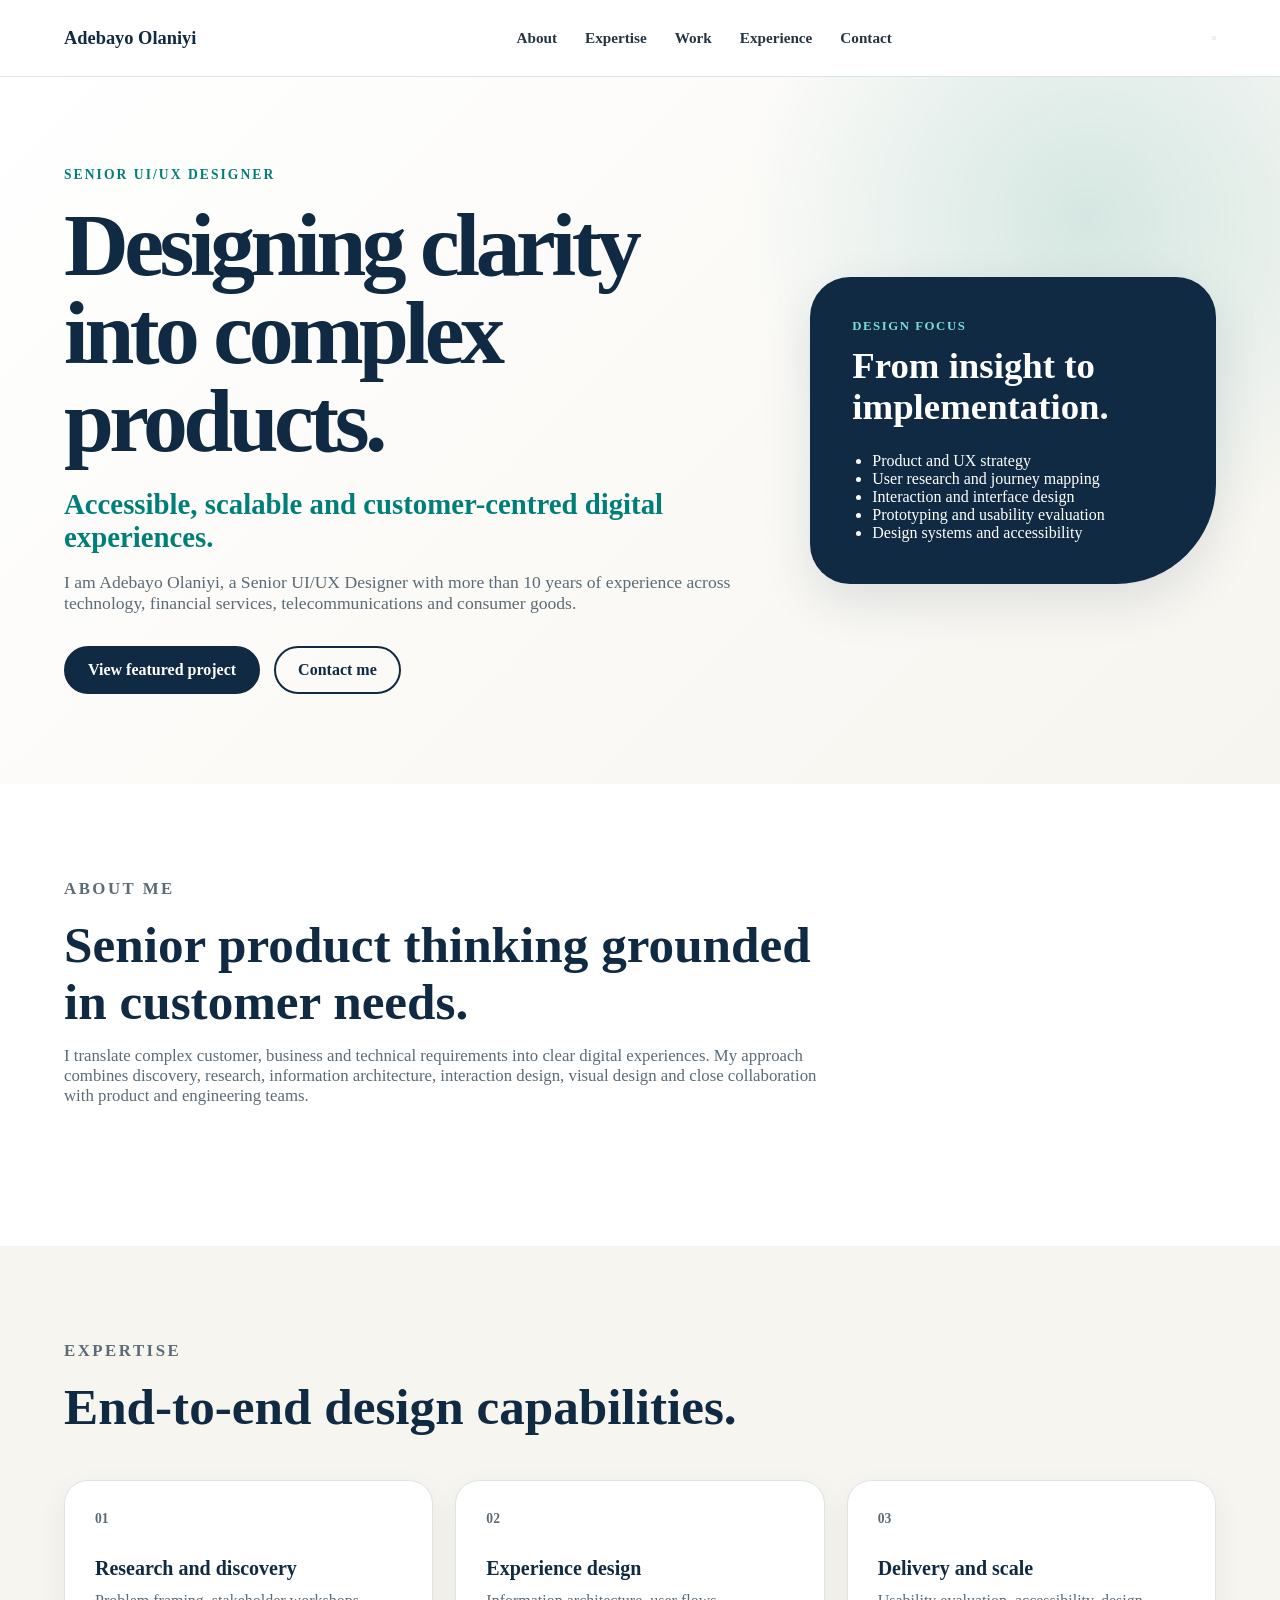
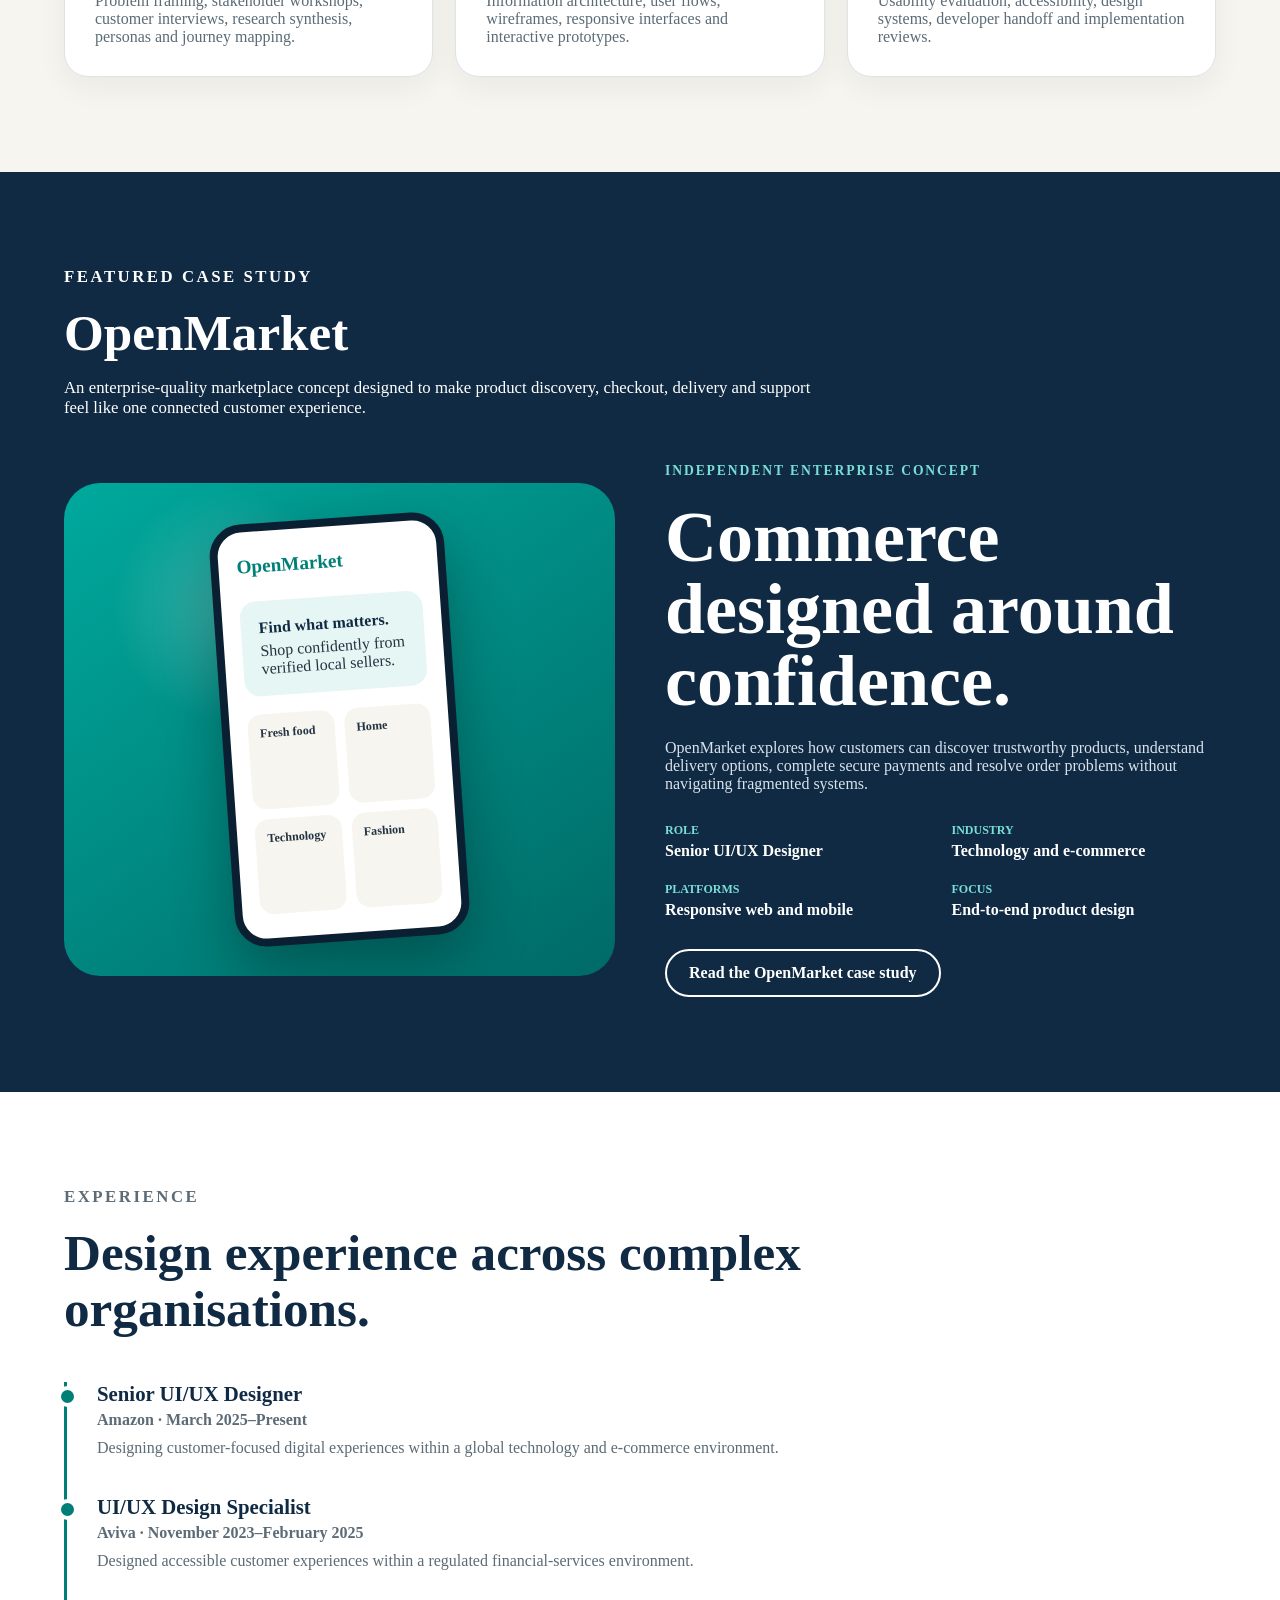
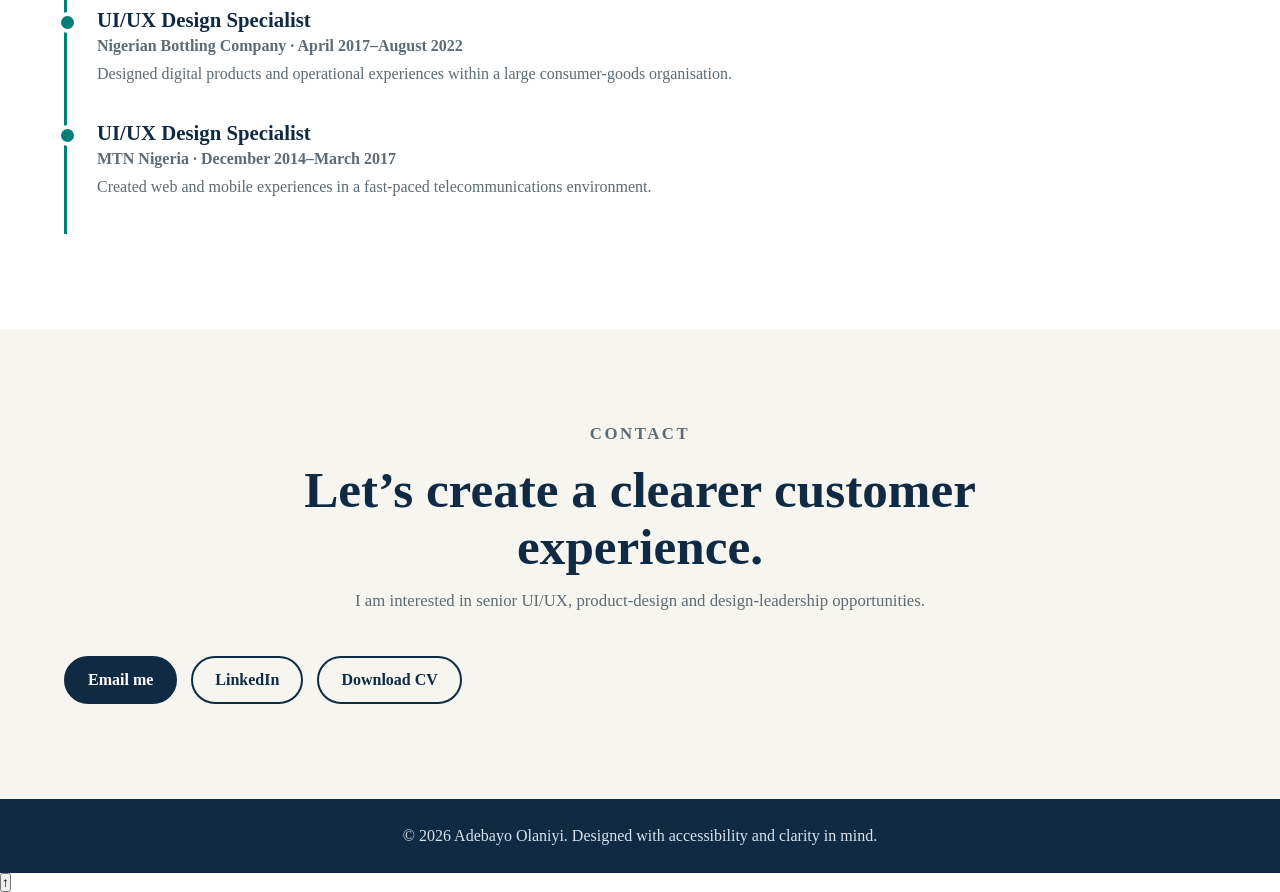
==== commit cab8c5b8: "Connect interaction to homepage" ====
--- a/index.html
+++ b/index.html
@@ -781,5 +781,6 @@
       </p>
     </div>
   </footer>
+  <script src="script.js"></script>
 </body>
 </html>
